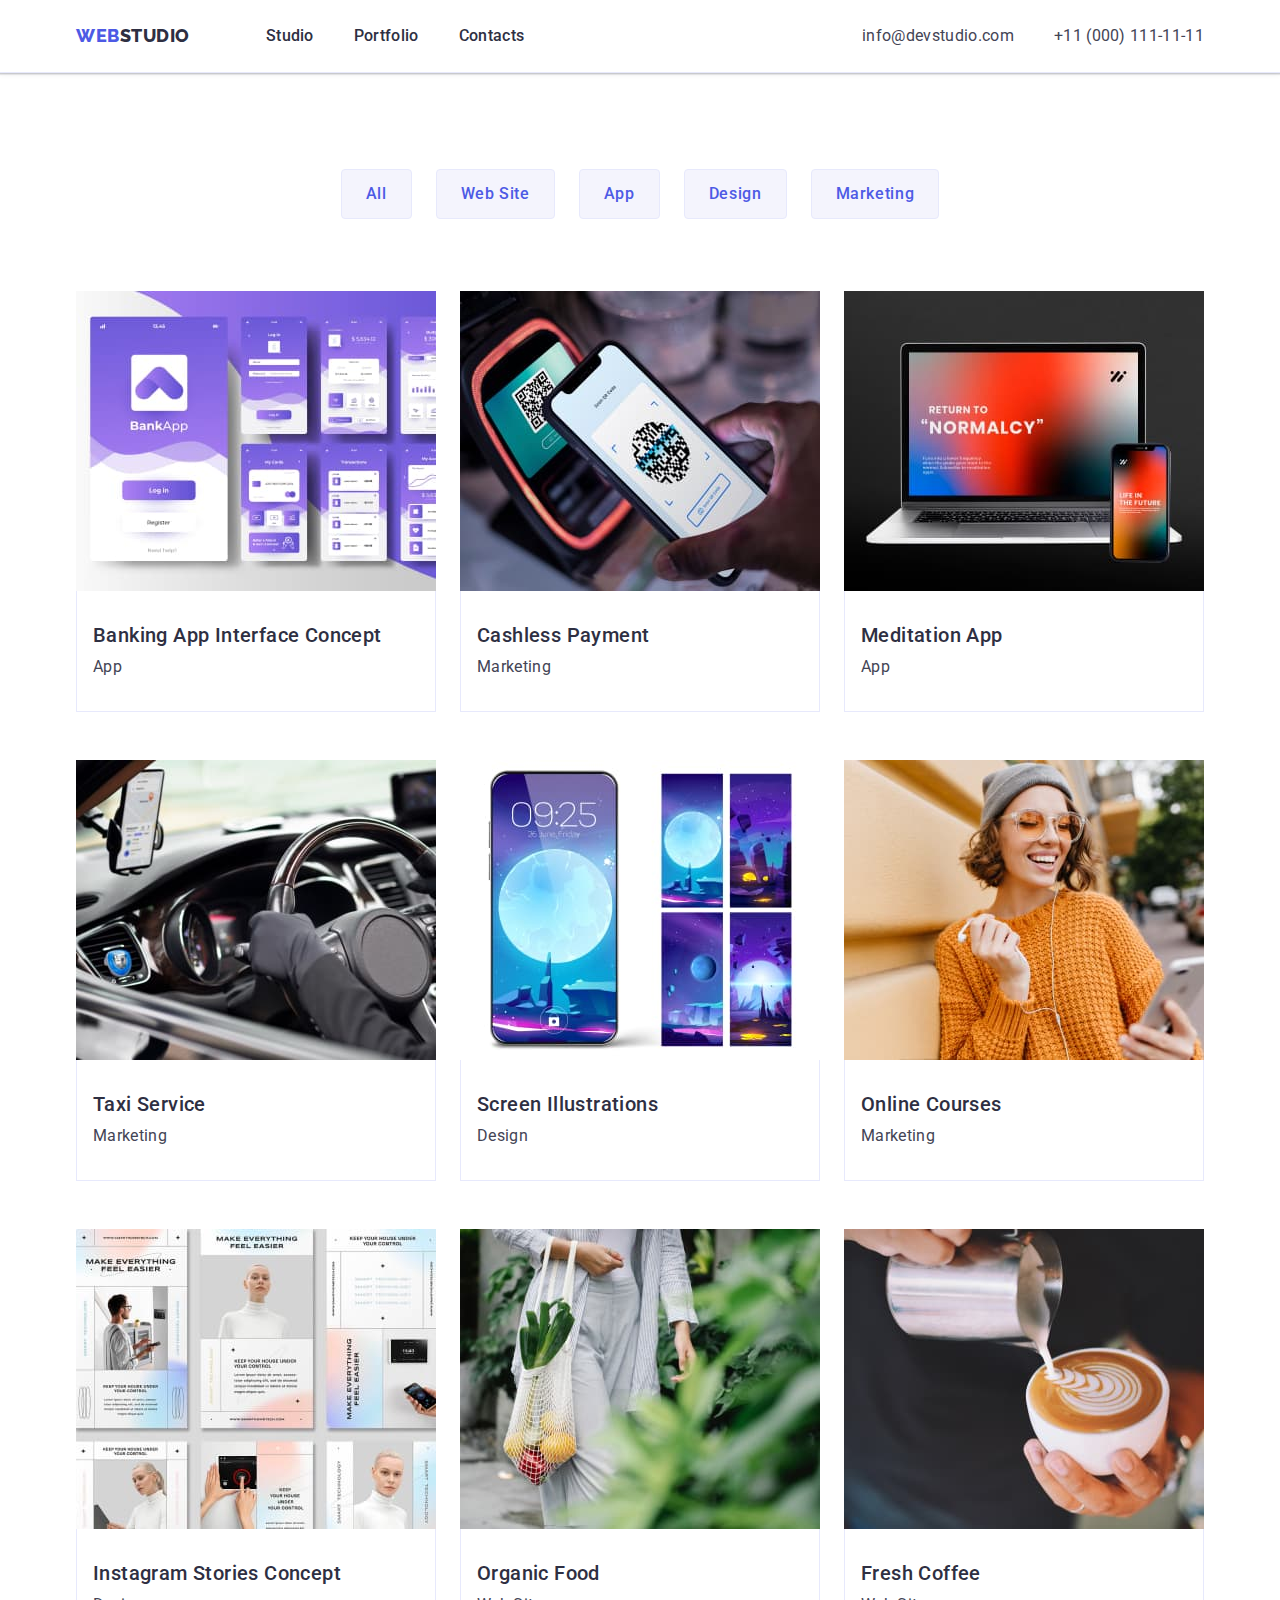
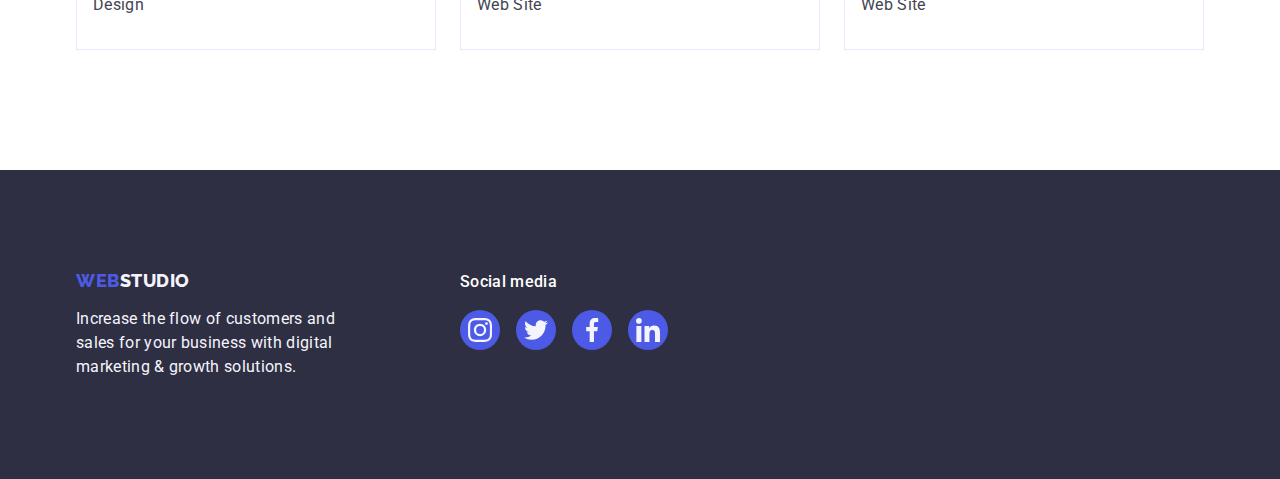
==== portfolio.html @ bbf2a106 "clone 4 homework" ====
<!DOCTYPE html>
<html lang="en">
  <head>
    <meta charset="UTF-8" />
    <meta http-equiv="X-UA-Compatible" content="IE=edge" />
    <meta name="viewport" content="width=device-width, initial-scale=1.0" />
    <link rel="preconnect" href="https://fonts.googleapis.com" />
    <link rel="preconnect" href="https://fonts.gstatic.com" crossorigin />
    <link
      href="https://fonts.googleapis.com/css2?family=Raleway:wght@800&family=Roboto:wght@400;500;700&display=swap"
      rel="stylesheet"
    />
    <link
      rel="stylesheet"
      href="https://cdnjs.cloudflare.com/ajax/libs/modern-normalize/1.1.0/modern-normalize.min.css"
    />
    <link rel="stylesheet" href="./css/style.css" />
    <title>Portfolio</title>
  </head>
  <body>
    <header class="header">
      <div class="container header-container">
        <nav class="navigation">
          <a class="navigation-logo-web logo link" href="./index.html">
            Web<span class="navigation-logo-studio">Studio</span>
          </a>
          <ul class="navigation-list list">
            <li class="navigation-item">
              <a class="navigation-link link" href="./index.html">Studio</a>
            </li>
            <li class="navigation-item">
              <a class="navigation-link link" href="./portfolio.html">Portfolio</a>
            </li>
            <li class="navigation-item">
              <a class="navigation-link link" href="">Contacts</a>
            </li>
          </ul>
        </nav>

        <address class="contact">
          <ul class="contact-list list">
            <li class="contact-item">
              <a class="contact-link link" href="mailto:info@devstudio.com">info@devstudio.com</a>
            </li>
            <li class="contact-item">
              <a class="contact-link link" href="tel:+110001111111">+11 (000) 111-11-11</a>
            </li>
          </ul>
        </address>
      </div>
    </header>

    <main>
      <section class="works">
        <div class="container">
          <h1 class="visually-hidden">Portfilio WebStudio</h1>
          <ul class="works-filter-list list">
            <li class="work-filter-item">
              <button class="works-filter-button" type="button">All</button>
            </li>
            <li class="work-filter-item">
              <button class="works-filter-button" type="button">Web Site</button>
            </li>
            <li class="work-filter-item">
              <button class="works-filter-button" type="button">App</button>
            </li>
            <li class="work-filter-item">
              <button class="works-filter-button" type="button">Design</button>
            </li>
            <li class="work-filter-item">
              <button class="works-filter-button" type="button">Marketing</button>
            </li>
          </ul>

          <ul class="works-card-list list">
            <li class="works-card-item">
              <a class="works-card-link link" href="">
                <img src="./images/works/image-8.jpg" alt="mobile app" width="360" height="300" />
                <div class="works-card-description">
                  <h2 class="works-card-subtitle card-title">Banking App Interface Concept</h2>
                  <p class="works-card-text card-description">App</p>
                </div>
              </a>
            </li>
            <li class="works-card-item">
              <a class="works-card-link link" href="">
                <img src="./images/works/image-9.jpg" alt="scan qr code" width="360" height="300" />
                <div class="works-card-description">
                  <h2 class="works-card-subtitle card-title">Cashless Payment</h2>
                  <p class="works-card-text card-description">Marketing</p>
                </div>
              </a>
            </li>
            <li class="works-card-item">
              <a class="works-card-link link" href="">
                <img
                  src="./images/works/image-10.jpg"
                  alt="laptop and mobile app"
                  width="360"
                  height="300"
                />
                <div class="works-card-description">
                  <h2 class="works-card-subtitle card-title">Meditation App</h2>
                  <p class="works-card-text card-description">App</p>
                </div>
              </a>
            </li>
            <li class="works-card-item">
              <a class="works-card-link link" href="">
                <img
                  src="./images/works/image-11.jpg"
                  alt="mobile app for taxi"
                  width="360"
                  height="300"
                />
                <div class="works-card-description">
                  <h2 class="works-card-subtitle card-title">Taxi Service</h2>
                  <p class="works-card-text card-description">Marketing</p>
                </div>
              </a>
            </li>
            <li class="works-card-item">
              <a class="works-card-link link" href="">
                <img
                  src="./images/works/image-12.jpg"
                  alt="mobile home design"
                  width="360"
                  height="300"
                />
                <div class="works-card-description">
                  <h2 class="works-card-subtitle card-title">Screen Illustrations</h2>
                  <p class="works-card-text card-description">Design</p>
                </div>
              </a>
            </li>
            <li class="works-card-item">
              <a class="works-card-link link" href="">
                <img
                  src="./images/works/image-13.jpg"
                  alt="woman in glasses"
                  width="360"
                  height="300"
                />
                <div class="works-card-description">
                  <h2 class="works-card-subtitle card-title">Online Courses</h2>
                  <p class="works-card-text card-description">Marketing</p>
                </div>
              </a>
            </li>
            <li class="works-card-item">
              <a class="works-card-link link" href="">
                <img src="./images/works/image-14.jpg" alt="site design" width="360" height="300" />
                <div class="works-card-description">
                  <h2 class="works-card-subtitle card-title">Instagram Stories Concept</h2>
                  <p class="works-card-text card-description">Design</p>
                </div>
              </a>
            </li>
            <li class="works-card-item">
              <a class="works-card-link link" href="">
                <img src="./images/works/image-15.jpg" alt="buy food" width="360" height="300" />
                <div class="works-card-description">
                  <h2 class="works-card-subtitle card-title">Organic Food</h2>
                  <p class="works-card-text card-description">Web Site</p>
                </div>
              </a>
            </li>
            <li class="works-card-item">
              <a class="works-card-link link" href="">
                <img
                  src="./images/works/image-16.jpg"
                  alt="making coffee"
                  width="360"
                  height="300"
                />
                <div class="works-card-description">
                  <h2 class="works-card-subtitle card-title">Fresh Coffee</h2>
                  <p class="works-card-text card-description">Web Site</p>
                </div>
              </a>
            </li>
          </ul>
        </div>
      </section>
    </main>
    <footer class="footer">
      <div class="container footer-container">
        <div class="footer-info">
          <a class="footer-logo-web logo link" href="./index.html">
            Web<span class="footer-logo-studio-invert">Studio</span>
          </a>
          <p class="footer-text">
            Increase the flow of customers and sales for your business with digital marketing &
            growth solutions.
          </p>
        </div>
        <div class="footer-social">
          <p class="footer-text-media">Social media</p>
          <ul class="footer-social-list list">
            <li class="footer-social-item">
              <a class="footer-social-link" href="">
                <svg class="team-social-icon" width="24" height="24">
                  <use href="./images/icons.svg#icon-instagram"></use>
                </svg>
              </a>
            </li>
            <li class="footer-social-item">
              <a class="footer-social-link" href="">
                <svg class="team-social-icon" width="24" height="24">
                  <use href="./images/icons.svg#icon-twitter"></use>
                </svg>
              </a>
            </li>
            <li class="footer-social-item">
              <a class="footer-social-link" href="">
                <svg class="team-social-icon" width="24" height="24">
                  <use href="./images/icons.svg#icon-facebook"></use>
                </svg>
              </a>
            </li>
            <li class="footer-social-item">
              <a class="footer-social-link" href="">
                <svg class="team-social-icon" width="24" height="24">
                  <use href="./images/icons.svg#icon-linkedin"></use>
                </svg>
              </a>
            </li>
          </ul>
        </div>
      </div>
    </footer>
  </body>
</html>
---- css/style.css ----
:root {
  --color-text-main: #2e2f42;
  --color-text-secondary: #434455;
  --color-text-hero-title: #ffffff;
  --color-text-secondary-title: #2e2f42;

  --color-text-logo-web: #4d5ae5;
  --color-text-navigation-logo-studio: #2e2f42;
  --color-text-footer: #f4f4fd;
  --color-text-footer-logo-studio-invert: #f4f4fd;
  --color-text-hero-button: #ffffff;
  --color-text-filter-button-current: #ffffff;
  --color-text-filter-button: #4d5ae5;
  --color-text-filter-button-hover-focus: #ffffff;
  --color-text-footer-media: #fff;
  --color-navigation-hover-focus: #404bbf;
  --color-navigation-current: #404bbf;
  --color-contact-hover-focus: #404bbf;
  --color-filter-button-current: #404bbf;
  --color-filter-button-hover-focus: #404bbf;

  --color-border-bottom-header: #e7e9fc;
  --color-border-customers-item: #8e8f99;
  --color-border-customers-item-hover-focus: #404bbf;
  --color-border-filter-button: #e7e9fc;
  --color-border-works-description: #e7e9fc;

  --color-icon-social: #f4f4fd;
  --color-icon-customers: #8e8f99;
  --color-icon-customers-hover-focus: #404bbf;

  --color-background-body: #ffffff;

  --color-background-hero: #2e2f42;
  --color-background-button-order: #4d5ae5;
  --color-background-button-order-hover-focus: #404bbf;
  --color-background-icon-features: #f4f4fd;
  --color-background-team: #f4f4fd;
  --color-background-team-item: #ffffff;
  --color-background-team-social-link: #4d5ae5;
  --color-background-team-socisl-link-hover-focus: #404bbf;
  --color-background-footer: #2e2f42;
  --color-background-filter-button: #f4f4fd;
  --color-background-footer-social-link: #4d5ae5;
  --color-background-footer-social-link-hover-focus: #31d0aa;
  --color-overlay-hero: rgba(46, 47, 66, 0.7);
}

.visually-hidden {
  position: absolute;
  white-space: nowrap;
  width: 1px;
  height: 1px;
  overflow: hidden;
  border: 0;
  padding: 0;
  clip: rect(0 0 0 0);
  clip-path: inset(50%);
  margin: -1px;
}
.link {
  text-decoration: none;
}
.list {
  margin: 0;
  padding: 0;
  list-style: none;
}
h1,
h2,
h3,
h4 {
  margin: 0;
  padding: 0;
}
img {
  display: block;
}
p {
  margin: 0;
  padding: 0;
}
button {
  padding: 0;
}
body {
  margin: 0 auto;
  font-family: 'Roboto', sans-serif;
  font-weight: normal;
  color: var(--color-text-secondary);
  background: var(--color-background-body);
}
.container {
  padding: 0 15px;
  margin-left: auto;
  margin-right: auto;
  width: 1158px;
}

/* ============ COMPONENTS ============ */
.secondary-title {
  font-weight: 700;
  font-size: 36px;
  line-height: 1.11;
  letter-spacing: 0.02em;
  text-transform: capitalize;
  color: var(--color-text-secondary-title);
  text-align: center;
}
.card-title {
  /* features, team */
  font-weight: 500;
  font-size: 20px;
  line-height: 1.2;
  letter-spacing: 0.02em;
  color: var(--color-text-main);
}
.card-description {
  /* features, team */
  font-size: 16px;
  line-height: 1.5;
  letter-spacing: 0.02em;
}

/* ============ COMPONENTS ============ */

/* ============ STUDIO ============ */
/* ============ HEADER ============ */
.header {
  border-bottom: 1px solid var(--color-border-bottom-header);
  box-shadow: 0px 2px 1px rgba(46, 47, 66, 0.08), 0px 1px 1px rgba(46, 47, 66, 0.16),
    0px 1px 6px rgba(46, 47, 66, 0.08);
}
.header-container {
  display: flex;
  justify-content: space-between;
  align-items: center;
}
.navigation {
  display: flex;
  align-items: center;
}
.navigation-logo-web {
  margin-right: 76px;
}
.navigation-list {
  display: flex;
  gap: 40px;
}

.contact-list {
  display: flex;
  gap: 40px;
  align-items: center;
}
.logo {
  text-transform: uppercase;
  font-family: 'Raleway', sans-serif;
  font-weight: 800;
  font-size: 18px;
  line-height: 1.17;
  letter-spacing: 0.03em;
}
.navigation-logo-web,
.footer-logo-web {
  color: var(--color-text-logo-web);
}
.navigation-logo-studio {
  color: var(--color-text-navigation-logo-studio);
}
.navigation-link {
  display: block;
  padding: 24px 0;
  font-weight: 500;
  font-size: 16px;
  line-height: 1.5;
  letter-spacing: 0.02em;
  color: var(--color-text-main);
}
.navigation-link:hover,
.navigation-link:focus {
  color: var(--color-navigation-hover-focus);
}

.contact {
  font-style: normal;
}
.contact-link {
  font-size: 16px;
  line-height: 1.5;
  letter-spacing: 0.02em;
  color: var(--color-text-secondary);
}
.contact-link:hover,
.contact-link:focus {
  color: var(--color-contact-hover-focus);
}
/* ============ /HEADER ============ */

/* ============ HERO ============ */
.hero {
  max-width: 1440px;
  margin-right: auto;
  margin-left: auto;
  padding: 188px 0;
  text-align: center;
  background-color: var(--color-background-hero);
  background-image: linear-gradient(var(--color-overlay-hero), var(--color-overlay-hero)),
    url(../images/hero/bg-hero.jpg);
  background-repeat: no-repeat;
  background-position: center;
  background-size: cover;
}

.hero-title {
  margin-right: auto;
  margin-left: auto;
  margin-bottom: 48px;
  max-width: 496px;
  font-weight: 700;
  font-size: 56px;
  line-height: 1.07;
  letter-spacing: 0.02em;
  color: var(--color-text-hero-title);
}
.hero-button {
  display: block;
  margin-right: auto;
  margin-left: auto;
  min-width: 169px;
  height: 56px;
  border: none;
  font-family: 'Roboto', sans-serif;
  font-weight: 500;
  font-size: 16px;
  line-height: 1.5;
  letter-spacing: 0.04em;
  color: var(--color-text-hero-button);
  background: var(--color-background-button-order);
  box-shadow: 0px 4px 4px rgba(0, 0, 0, 0.15);
  border-radius: 4px;
  cursor: pointer;
}
.hero-button:hover,
.hero-button:focus {
  background: var(--color-background-button-order-hover-focus);
}
/* ============ /HERO ============ */

/* ============ FEATURES ============ */
.features {
  padding: 120px 0;
}
.features-list {
  display: flex;
  gap: 24px;
}
.features-item {
  width: calc((100% - 72px) / 4);
}
.features-subtitle {
  margin-bottom: 8px;
}
.features-icon {
  margin-bottom: 8px;
  display: flex;
  height: 112px;
  justify-content: center;
  align-items: center;
  background-color: var(--color-background-icon-features);
  border-radius: 4px;
}
/* ============ /FEATURES ============ */

/* ============ SPECIALIZATION ============ */
.specialization {
  padding-bottom: 120px;
}
.specialization-list {
  display: flex;
  gap: 24px;
}
.specialization-title {
  margin-bottom: 72px;
}
.specialization-item {
  width: calc((100% - 48px) / 3);
}
/* ============ /SPECIALIZATION ============ */

/* ============ TEAM ============ */
.team-title {
  margin-bottom: 72px;
}

.team-list {
  display: flex;
  gap: 24px;
}
.team {
  padding-top: 120px;
  padding-bottom: 120px;
  background: var(--color-background-team);
}
.team-item {
  width: calc((100% - 72px) / 4);
  text-align: center;
  background: var(--color-background-team-item);
  box-shadow: 0px 1px 6px rgba(46, 47, 66, 0.08), 0px 1px 1px rgba(46, 47, 66, 0.16),
    0px 2px 1px rgba(46, 47, 66, 0.08);
  border-radius: 0px 0px 4px 4px;
}
.card-container {
  padding: 32px 0;
}
.team-name {
  margin-bottom: 8px;
}
.team-position {
  margin-bottom: 8px;
}
.team-social-list {
  display: flex;
  justify-content: center;
  gap: 24px;
  margin-left: 16px;
  margin-right: 16px;
}
.team-social-item {
  width: 40px;
  height: 40px;
}
.team-social-link {
  display: flex;
  justify-content: center;
  align-items: center;
  width: 100%;
  height: 100%;
  border-radius: 50%;
  background-color: var(--color-background-team-social-link);
}
.team-social-icon {
  fill: var(--color-icon-social);
}
.team-social-link:hover,
.team-social-link:focus {
  background-color: var(--color-background-team-socisl-link-hover-focus);
}
/* ============ /TEAM ============ */

/* ============ CUSTOMERS ============ */
.customers {
  padding-top: 120px;
  padding-bottom: 120px;
}
.customers-title {
  margin-bottom: 72px;
  line-height: 1.1;
}
.customers-list {
  display: flex;
  gap: 24px;
}
.customers-link {
  display: flex;
  justify-content: center;
  align-items: center;
  width: 168px;
  height: 88px;
  border: 1px solid var(--color-border-customers-item);
  border-radius: 4px;
  color: var(--color-icon-customers);
}
.customers-icon {
  fill: currentColor;
}
.customers-link:hover,
.customers-link:focus {
  color: var(--color-icon-customers-hover-focus);
  border: 1px solid var(--color-border-customers-item-hover-focus);
}

/* ============ CUSTOMERS ============ */
/* ============ /STUDIO ============ */

/* ============ PORTFOLIO ============ */
/* ============ WORKS ============ */
.works {
  padding-top: 96px;
  padding-bottom: 120px;
}
.works-filter-button {
  padding: 12px 24px;
  font-family: 'Roboto', sans-serif;
  font-weight: 500;
  font-size: 16px;
  line-height: 1.5;
  letter-spacing: 0.04em;
  background: var(--color-background-filter-button);
  border: 1px solid var(--color-border-filter-button);
  color: var(--color-text-filter-button);
  border-radius: 4px;
  cursor: pointer;
}
.works-filter-button:hover,
.works-filter-button:focus {
  background: var(--color-filter-button-hover-focus);
  color: var(--color-text-filter-button-hover-focus);
  border: 1px solid transparent;
  box-shadow: 0px 3px 1px rgba(0, 0, 0, 0.1), 0px 2px 1px rgba(0, 0, 0, 0.08),
    0px 2px 2px rgba(0, 0, 0, 0.12);
}
.works-filter-list {
  display: flex;
  justify-content: center;
  margin-bottom: 72px;
  gap: 24px;
}
.works-card-list {
  display: flex;
  justify-content: center;
  flex-wrap: wrap;
  column-gap: 24px;
  row-gap: 48px;
}
.works-card-item {
  width: calc((100% - 48px) / 3);
}
.works-card-link {
  display: block;
}
.works-card-link:hover,
.works-card-link:focus {
  box-shadow: 0px 1px 6px rgba(46, 47, 66, 0.08), 0px 1px 1px rgba(46, 47, 66, 0.16),
    0px 2px 1px rgba(46, 47, 66, 0.08);
}
.works-card-description {
  padding: 32px 16px;
  border: 1px solid var(--color-border-works-description);
  border-top: none;
}
.works-card-subtitle {
  margin-bottom: 8px;
}
.works-card-text {
  color: var(--color-text-secondary);
}
/* ============ /WORKS ============ */

/* ============ FOOTER ============ */
.footer {
  padding-top: 100px;
  padding-bottom: 100px;
  background: var(--color-background-footer);
}
.footer-container {
  display: flex;
  align-items: baseline;
}
.footer-logo-web {
  display: inline-block;
  margin-bottom: 16px;
}
.footer-logo-studio-invert {
  color: var(--color-text-footer-logo-studio-invert);
}
.footer-text {
  width: 264px;
  font-size: 16px;
  line-height: 1.5;
  letter-spacing: 0.02em;
  color: var(--color-text-footer);
}
.footer-info {
  margin-right: 120px;
}
.footer-text-media {
  margin-bottom: 16px;
  font-weight: 500;
  font-size: 16px;
  line-height: 1.5;
  letter-spacing: 0.02em;
  color: var(--color-text-footer-media);
}
.footer-social-list {
  display: flex;
  gap: 16px;
}
.footer-social-link {
  display: flex;
  justify-content: center;
  align-items: center;
  width: 40px;
  height: 40px;
  background-color: var(--color-background-footer-social-link);
  border-radius: 50%;
}
.footer-social-link:hover,
.footer-social-link:focus {
  background-color: var(--color-background-footer-social-link-hover-focus);
}
/* ============ /FOOTER ============ */
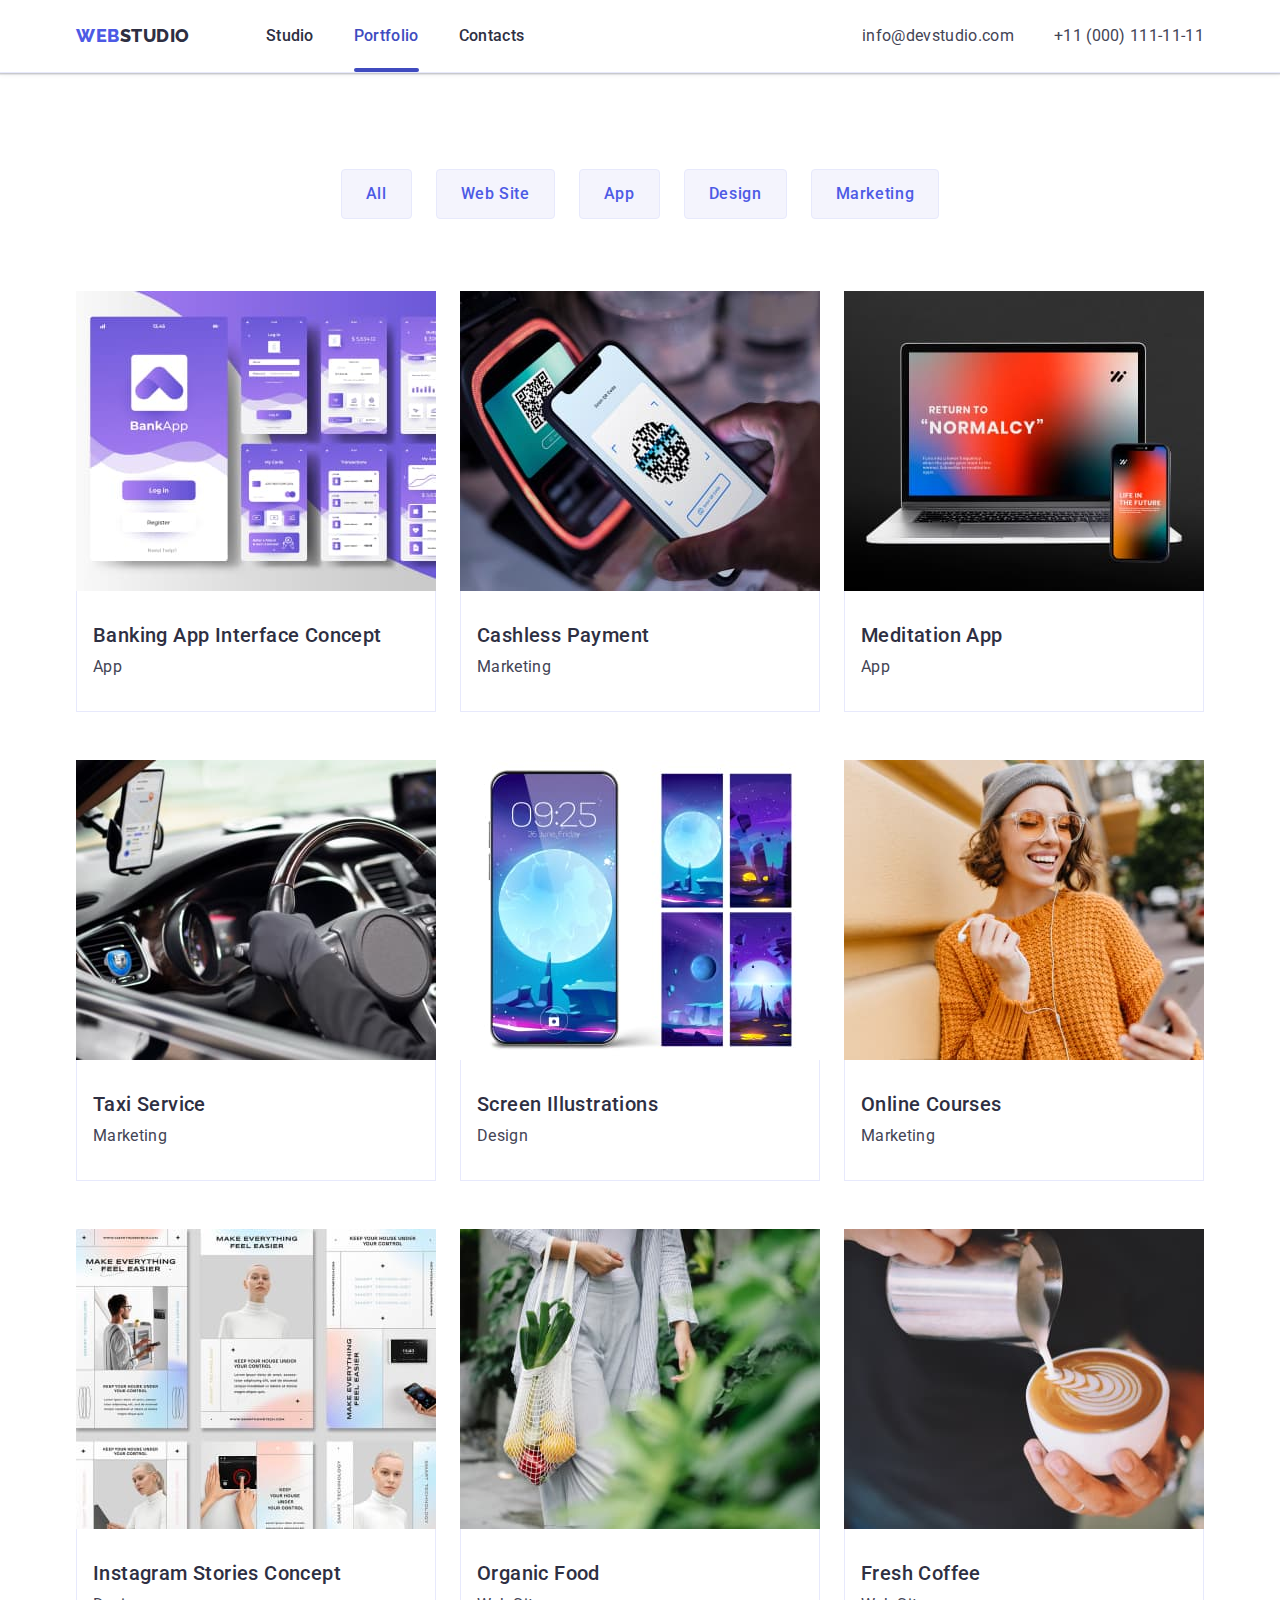
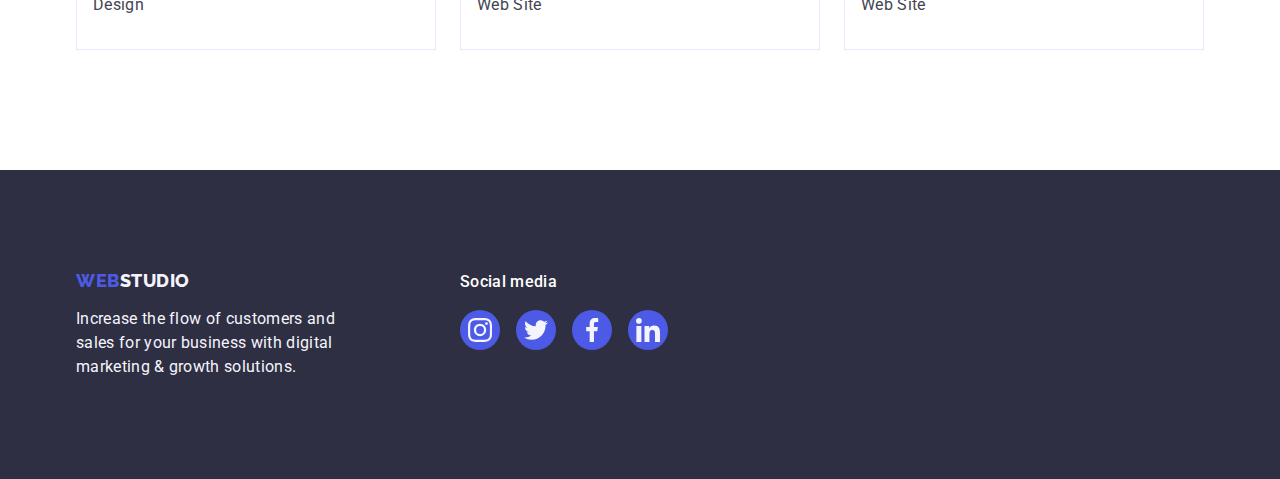
==== commit c255e9ff: "add transition, modal" ====
--- a/portfolio.html
+++ b/portfolio.html
@@ -29,7 +29,9 @@
               <a class="navigation-link link" href="./index.html">Studio</a>
             </li>
             <li class="navigation-item">
-              <a class="navigation-link link" href="./portfolio.html">Portfolio</a>
+              <a class="navigation-link current link" href="./portfolio.html"
+                >Portfolio</a
+              >
             </li>
             <li class="navigation-item">
               <a class="navigation-link link" href="">Contacts</a>
@@ -40,10 +42,14 @@
         <address class="contact">
           <ul class="contact-list list">
             <li class="contact-item">
-              <a class="contact-link link" href="mailto:info@devstudio.com">info@devstudio.com</a>
+              <a class="contact-link link" href="mailto:info@devstudio.com"
+                >info@devstudio.com</a
+              >
             </li>
             <li class="contact-item">
-              <a class="contact-link link" href="tel:+110001111111">+11 (000) 111-11-11</a>
+              <a class="contact-link link" href="tel:+110001111111"
+                >+11 (000) 111-11-11</a
+              >
             </li>
           </ul>
         </address>
@@ -59,7 +65,9 @@
               <button class="works-filter-button" type="button">All</button>
             </li>
             <li class="work-filter-item">
-              <button class="works-filter-button" type="button">Web Site</button>
+              <button class="works-filter-button" type="button">
+                Web Site
+              </button>
             </li>
             <li class="work-filter-item">
               <button class="works-filter-button" type="button">App</button>
@@ -68,37 +76,75 @@
               <button class="works-filter-button" type="button">Design</button>
             </li>
             <li class="work-filter-item">
-              <button class="works-filter-button" type="button">Marketing</button>
+              <button class="works-filter-button" type="button">
+                Marketing
+              </button>
             </li>
           </ul>
 
           <ul class="works-card-list list">
             <li class="works-card-item">
               <a class="works-card-link link" href="">
-                <img src="./images/works/image-8.jpg" alt="mobile app" width="360" height="300" />
-                <div class="works-card-description">
-                  <h2 class="works-card-subtitle card-title">Banking App Interface Concept</h2>
+                <div class="works-card-img-inner">
+                  <img
+                    src="./images/works/image-8.jpg"
+                    alt="mobile app"
+                    width="360"
+                    height="300"
+                  />
+                  <p class="works-card-img-text">
+                    14 Stylish and User-Friendly App Design Concepts · Task
+                    Manager App · Calorie Tracker App · Exotic Fruit Ecommerce
+                    App · Cloud Storage App
+                  </p>
+                </div>
+                <div class="works-card-description">
+                  <h2 class="works-card-subtitle card-title">
+                    Banking App Interface Concept
+                  </h2>
                   <p class="works-card-text card-description">App</p>
                 </div>
               </a>
             </li>
             <li class="works-card-item">
               <a class="works-card-link link" href="">
-                <img src="./images/works/image-9.jpg" alt="scan qr code" width="360" height="300" />
-                <div class="works-card-description">
-                  <h2 class="works-card-subtitle card-title">Cashless Payment</h2>
+                <div class="works-card-img-inner">
+                  <img
+                    src="./images/works/image-9.jpg"
+                    alt="scan qr code"
+                    width="360"
+                    height="300"
+                  />
+                  <p class="works-card-img-text">
+                    14 Stylish and User-Friendly App Design Concepts · Task
+                    Manager App · Calorie Tracker App · Exotic Fruit Ecommerce
+                    App · Cloud Storage App
+                  </p>
+                </div>
+                <div class="works-card-description">
+                  <h2 class="works-card-subtitle card-title">
+                    Cashless Payment
+                  </h2>
                   <p class="works-card-text card-description">Marketing</p>
                 </div>
               </a>
             </li>
             <li class="works-card-item">
               <a class="works-card-link link" href="">
-                <img
-                  src="./images/works/image-10.jpg"
-                  alt="laptop and mobile app"
-                  width="360"
-                  height="300"
-                />
+                <div class="works-card-img-inner">
+                  <img
+                    src="./images/works/image-10.jpg"
+                    alt="laptop and mobile app"
+                    width="360"
+                    height="300"
+                  />
+                  <p class="works-card-img-text">
+                    14 Stylish and User-Friendly App Design Concepts · Task
+                    Manager App · Calorie Tracker App · Exotic Fruit Ecommerce
+                    App · Cloud Storage App
+                  </p>
+                </div>
+
                 <div class="works-card-description">
                   <h2 class="works-card-subtitle card-title">Meditation App</h2>
                   <p class="works-card-text card-description">App</p>
@@ -107,12 +153,20 @@
             </li>
             <li class="works-card-item">
               <a class="works-card-link link" href="">
-                <img
-                  src="./images/works/image-11.jpg"
-                  alt="mobile app for taxi"
-                  width="360"
-                  height="300"
-                />
+                <div class="works-card-img-inner">
+                  <img
+                    src="./images/works/image-11.jpg"
+                    alt="mobile app for taxi"
+                    width="360"
+                    height="300"
+                  />
+                  <p class="works-card-img-text">
+                    14 Stylish and User-Friendly App Design Concepts · Task
+                    Manager App · Calorie Tracker App · Exotic Fruit Ecommerce
+                    App · Cloud Storage App
+                  </p>
+                </div>
+
                 <div class="works-card-description">
                   <h2 class="works-card-subtitle card-title">Taxi Service</h2>
                   <p class="works-card-text card-description">Marketing</p>
@@ -121,26 +175,44 @@
             </li>
             <li class="works-card-item">
               <a class="works-card-link link" href="">
-                <img
-                  src="./images/works/image-12.jpg"
-                  alt="mobile home design"
-                  width="360"
-                  height="300"
-                />
-                <div class="works-card-description">
-                  <h2 class="works-card-subtitle card-title">Screen Illustrations</h2>
+                <div class="works-card-img-inner">
+                  <img
+                    src="./images/works/image-12.jpg"
+                    alt="mobile home design"
+                    width="360"
+                    height="300"
+                  />
+                  <p class="works-card-img-text">
+                    14 Stylish and User-Friendly App Design Concepts · Task
+                    Manager App · Calorie Tracker App · Exotic Fruit Ecommerce
+                    App · Cloud Storage App
+                  </p>
+                </div>
+
+                <div class="works-card-description">
+                  <h2 class="works-card-subtitle card-title">
+                    Screen Illustrations
+                  </h2>
                   <p class="works-card-text card-description">Design</p>
                 </div>
               </a>
             </li>
             <li class="works-card-item">
               <a class="works-card-link link" href="">
-                <img
-                  src="./images/works/image-13.jpg"
-                  alt="woman in glasses"
-                  width="360"
-                  height="300"
-                />
+                <div class="works-card-img-inner">
+                  <img
+                    src="./images/works/image-13.jpg"
+                    alt="woman in glasses"
+                    width="360"
+                    height="300"
+                  />
+                  <p class="works-card-img-text">
+                    14 Stylish and User-Friendly App Design Concepts · Task
+                    Manager App · Calorie Tracker App · Exotic Fruit Ecommerce
+                    App · Cloud Storage App
+                  </p>
+                </div>
+
                 <div class="works-card-description">
                   <h2 class="works-card-subtitle card-title">Online Courses</h2>
                   <p class="works-card-text card-description">Marketing</p>
@@ -149,16 +221,44 @@
             </li>
             <li class="works-card-item">
               <a class="works-card-link link" href="">
-                <img src="./images/works/image-14.jpg" alt="site design" width="360" height="300" />
-                <div class="works-card-description">
-                  <h2 class="works-card-subtitle card-title">Instagram Stories Concept</h2>
+                <div class="works-card-img-inner">
+                  <img
+                    src="./images/works/image-14.jpg"
+                    alt="site design"
+                    width="360"
+                    height="300"
+                  />
+                  <p class="works-card-img-text">
+                    14 Stylish and User-Friendly App Design Concepts · Task
+                    Manager App · Calorie Tracker App · Exotic Fruit Ecommerce
+                    App · Cloud Storage App
+                  </p>
+                </div>
+
+                <div class="works-card-description">
+                  <h2 class="works-card-subtitle card-title">
+                    Instagram Stories Concept
+                  </h2>
                   <p class="works-card-text card-description">Design</p>
                 </div>
               </a>
             </li>
             <li class="works-card-item">
               <a class="works-card-link link" href="">
-                <img src="./images/works/image-15.jpg" alt="buy food" width="360" height="300" />
+                <div class="works-card-img-inner">
+                  <img
+                    src="./images/works/image-15.jpg"
+                    alt="buy food"
+                    width="360"
+                    height="300"
+                  />
+                  <p class="works-card-img-text">
+                    14 Stylish and User-Friendly App Design Concepts · Task
+                    Manager App · Calorie Tracker App · Exotic Fruit Ecommerce
+                    App · Cloud Storage App
+                  </p>
+                </div>
+
                 <div class="works-card-description">
                   <h2 class="works-card-subtitle card-title">Organic Food</h2>
                   <p class="works-card-text card-description">Web Site</p>
@@ -167,12 +267,20 @@
             </li>
             <li class="works-card-item">
               <a class="works-card-link link" href="">
-                <img
-                  src="./images/works/image-16.jpg"
-                  alt="making coffee"
-                  width="360"
-                  height="300"
-                />
+                <div class="works-card-img-inner">
+                  <img
+                    src="./images/works/image-16.jpg"
+                    alt="making coffee"
+                    width="360"
+                    height="300"
+                  />
+                  <p class="works-card-img-text">
+                    14 Stylish and User-Friendly App Design Concepts · Task
+                    Manager App · Calorie Tracker App · Exotic Fruit Ecommerce
+                    App · Cloud Storage App
+                  </p>
+                </div>
+
                 <div class="works-card-description">
                   <h2 class="works-card-subtitle card-title">Fresh Coffee</h2>
                   <p class="works-card-text card-description">Web Site</p>
@@ -190,8 +298,8 @@
             Web<span class="footer-logo-studio-invert">Studio</span>
           </a>
           <p class="footer-text">
-            Increase the flow of customers and sales for your business with digital marketing &
-            growth solutions.
+            Increase the flow of customers and sales for your business with
+            digital marketing & growth solutions.
           </p>
         </div>
         <div class="footer-social">
--- a/css/style.css
+++ b/css/style.css
@@ -3,13 +3,13 @@
   --color-text-secondary: #434455;
   --color-text-hero-title: #ffffff;
   --color-text-secondary-title: #2e2f42;
+  --color-text-works-card-hover-focus: #f4f4fd;
 
   --color-text-logo-web: #4d5ae5;
   --color-text-navigation-logo-studio: #2e2f42;
   --color-text-footer: #f4f4fd;
   --color-text-footer-logo-studio-invert: #f4f4fd;
   --color-text-hero-button: #ffffff;
-  --color-text-filter-button-current: #ffffff;
   --color-text-filter-button: #4d5ae5;
   --color-text-filter-button-hover-focus: #ffffff;
   --color-text-footer-media: #fff;
@@ -29,8 +29,9 @@
   --color-icon-customers: #8e8f99;
   --color-icon-customers-hover-focus: #404bbf;
 
+  --color-current-link: #404bbf;
+
   --color-background-body: #ffffff;
-
   --color-background-hero: #2e2f42;
   --color-background-button-order: #4d5ae5;
   --color-background-button-order-hover-focus: #404bbf;
@@ -43,7 +44,15 @@
   --color-background-filter-button: #f4f4fd;
   --color-background-footer-social-link: #4d5ae5;
   --color-background-footer-social-link-hover-focus: #31d0aa;
+  --color-background-works-card-text-hover-focus: #4d5ae5;
+  --color-background-modal: #fcfcfc;
+  --color-background-works-button-close: #e7e9fc;
+  --color-background-works-button-close-hover-focus: #adafbe;
+
   --color-overlay-hero: rgba(46, 47, 66, 0.7);
+
+  --transition-duration: 250ms;
+  --transition-timing-function: cubic-bezier(0.4, 0, 0.2, 1);
 }
 
 .visually-hidden {
@@ -82,10 +91,11 @@
 }
 button {
   padding: 0;
+  cursor: pointer;
 }
 body {
   margin: 0 auto;
-  font-family: 'Roboto', sans-serif;
+  font-family: "Roboto", sans-serif;
   font-weight: normal;
   color: var(--color-text-secondary);
   background: var(--color-background-body);
@@ -121,6 +131,19 @@
   line-height: 1.5;
   letter-spacing: 0.02em;
 }
+.navigation-link.current {
+  color: var(--color-current-link);
+}
+.current::after {
+  content: "";
+  position: absolute;
+  display: block;
+  bottom: 0%;
+  height: 4px;
+  width: 100%;
+  background-color: var(--color-current-link);
+  border-radius: 2px;
+}
 
 /* ============ COMPONENTS ============ */
 
@@ -128,8 +151,8 @@
 /* ============ HEADER ============ */
 .header {
   border-bottom: 1px solid var(--color-border-bottom-header);
-  box-shadow: 0px 2px 1px rgba(46, 47, 66, 0.08), 0px 1px 1px rgba(46, 47, 66, 0.16),
-    0px 1px 6px rgba(46, 47, 66, 0.08);
+  box-shadow: 0px 2px 1px rgba(46, 47, 66, 0.08),
+    0px 1px 1px rgba(46, 47, 66, 0.16), 0px 1px 6px rgba(46, 47, 66, 0.08);
 }
 .header-container {
   display: flex;
@@ -155,7 +178,7 @@
 }
 .logo {
   text-transform: uppercase;
-  font-family: 'Raleway', sans-serif;
+  font-family: "Raleway", sans-serif;
   font-weight: 800;
   font-size: 18px;
   line-height: 1.17;
@@ -170,12 +193,16 @@
 }
 .navigation-link {
   display: block;
+  position: relative;
   padding: 24px 0;
   font-weight: 500;
   font-size: 16px;
   line-height: 1.5;
   letter-spacing: 0.02em;
   color: var(--color-text-main);
+  transition-property: color;
+  transition-duration: var(--transition-duration);
+  transition-timing-function: var(--transition-timing-function);
 }
 .navigation-link:hover,
 .navigation-link:focus {
@@ -190,6 +217,9 @@
   line-height: 1.5;
   letter-spacing: 0.02em;
   color: var(--color-text-secondary);
+  transition-property: color;
+  transition-duration: var(--transition-duration);
+  transition-timing-function: var(--transition-timing-function);
 }
 .contact-link:hover,
 .contact-link:focus {
@@ -205,7 +235,10 @@
   padding: 188px 0;
   text-align: center;
   background-color: var(--color-background-hero);
-  background-image: linear-gradient(var(--color-overlay-hero), var(--color-overlay-hero)),
+  background-image: linear-gradient(
+      var(--color-overlay-hero),
+      var(--color-overlay-hero)
+    ),
     url(../images/hero/bg-hero.jpg);
   background-repeat: no-repeat;
   background-position: center;
@@ -230,7 +263,7 @@
   min-width: 169px;
   height: 56px;
   border: none;
-  font-family: 'Roboto', sans-serif;
+  font-family: "Roboto", sans-serif;
   font-weight: 500;
   font-size: 16px;
   line-height: 1.5;
@@ -239,7 +272,9 @@
   background: var(--color-background-button-order);
   box-shadow: 0px 4px 4px rgba(0, 0, 0, 0.15);
   border-radius: 4px;
-  cursor: pointer;
+  transition-property: color, background;
+  transition-duration: var(--transition-duration);
+  transition-timing-function: var(--transition-timing-function);
 }
 .hero-button:hover,
 .hero-button:focus {
@@ -306,8 +341,8 @@
   width: calc((100% - 72px) / 4);
   text-align: center;
   background: var(--color-background-team-item);
-  box-shadow: 0px 1px 6px rgba(46, 47, 66, 0.08), 0px 1px 1px rgba(46, 47, 66, 0.16),
-    0px 2px 1px rgba(46, 47, 66, 0.08);
+  box-shadow: 0px 1px 6px rgba(46, 47, 66, 0.08),
+    0px 1px 1px rgba(46, 47, 66, 0.16), 0px 2px 1px rgba(46, 47, 66, 0.08);
   border-radius: 0px 0px 4px 4px;
 }
 .card-container {
@@ -338,6 +373,9 @@
   height: 100%;
   border-radius: 50%;
   background-color: var(--color-background-team-social-link);
+  transition-property: background;
+  transition-duration: var(--transition-duration);
+  transition-timing-function: var(--transition-timing-function);
 }
 .team-social-icon {
   fill: var(--color-icon-social);
@@ -370,6 +408,9 @@
   border: 1px solid var(--color-border-customers-item);
   border-radius: 4px;
   color: var(--color-icon-customers);
+  transition-property: color, border;
+  transition-duration: var(--transition-duration);
+  transition-timing-function: var(--transition-timing-function);
 }
 .customers-icon {
   fill: currentColor;
@@ -391,7 +432,7 @@
 }
 .works-filter-button {
   padding: 12px 24px;
-  font-family: 'Roboto', sans-serif;
+  font-family: "Roboto", sans-serif;
   font-weight: 500;
   font-size: 16px;
   line-height: 1.5;
@@ -400,7 +441,9 @@
   border: 1px solid var(--color-border-filter-button);
   color: var(--color-text-filter-button);
   border-radius: 4px;
-  cursor: pointer;
+  transition-property: background, border, box-shadow, color;
+  transition-duration: var(--transition-duration);
+  transition-timing-function: var(--transition-timing-function);
 }
 .works-filter-button:hover,
 .works-filter-button:focus {
@@ -428,11 +471,37 @@
 }
 .works-card-link {
   display: block;
+  transition-property: box-shadow;
+  transition-duration: var(--transition-duration);
+  transition-timing-function: var(--transition-timing-function);
+}
+.works-card-img-inner {
+  position: relative;
+  overflow: hidden;
+}
+.works-card-img-text {
+  padding: 40px 32px;
+  position: absolute;
+  top: 100%;
+  width: 100%;
+  height: 100%;
+  overflow: auto;
+  color: var(--color-text-works-card-hover-focus);
+  font-size: 16px;
+  line-height: 1.5;
+  background-color: var(--color-background-works-card-text-hover-focus);
+  transition-property: top;
+  transition-duration: var(--transition-duration);
+  transition-timing-function: var(--transition-timing-function);
 }
 .works-card-link:hover,
 .works-card-link:focus {
-  box-shadow: 0px 1px 6px rgba(46, 47, 66, 0.08), 0px 1px 1px rgba(46, 47, 66, 0.16),
-    0px 2px 1px rgba(46, 47, 66, 0.08);
+  box-shadow: 0px 1px 6px rgba(46, 47, 66, 0.08),
+    0px 1px 1px rgba(46, 47, 66, 0.16), 0px 2px 1px rgba(46, 47, 66, 0.08);
+}
+.works-card-link:hover .works-card-img-text,
+.works-card-link:focus .works-card-img-text {
+  top: 0;
 }
 .works-card-description {
   padding: 32px 16px;
@@ -494,9 +563,60 @@
   height: 40px;
   background-color: var(--color-background-footer-social-link);
   border-radius: 50%;
+  transition-property: background-color;
+  transition-duration: var(--transition-duration);
+  transition-timing-function: var(--transition-timing-function);
 }
 .footer-social-link:hover,
 .footer-social-link:focus {
   background-color: var(--color-background-footer-social-link-hover-focus);
 }
 /* ============ /FOOTER ============ */
+
+/* ============ BACKDROP ============ */
+.backdrop {
+  position: fixed;
+  top: 0;
+  left: 0;
+  width: 100%;
+  height: 100%;
+  background-color: rgba(0, 0, 0, 0.5);
+  transition-property: opacity;
+  transition-duration: var(--transition-duration);
+  transition-timing-function: var(--transition-timing-function);
+}
+.modal {
+  position: absolute;
+  width: 408px;
+  height: 584px;
+  top: 50%;
+  left: 50%;
+  background-color: var(--color-background-modal);
+  transform: translate(-50%, -50%);
+}
+.modal-btn-close {
+  position: absolute;
+  top: 24px;
+  right: 24px;
+  display: flex;
+  justify-content: center;
+  align-items: center;
+  width: 24px;
+  height: 24px;
+  background-color: var(--color-background-works-button-close);
+  border: 1px solid rgba(0, 0, 0, 0.1);
+  border-radius: 50%;
+  transition-property: background-color;
+  transition-duration: var(--transition-duration);
+  transition-timing-function: var(--transition-timing-function);
+}
+.modal-btn-close:hover,
+.modal-btn-close:focus {
+  background-color: var(--color-background-works-button-close-hover-focus);
+}
+.is-hidden {
+  visibility: hidden;
+  opacity: 0;
+  pointer-events: none;
+}
+/* ============ /BACKDROP ============ */
